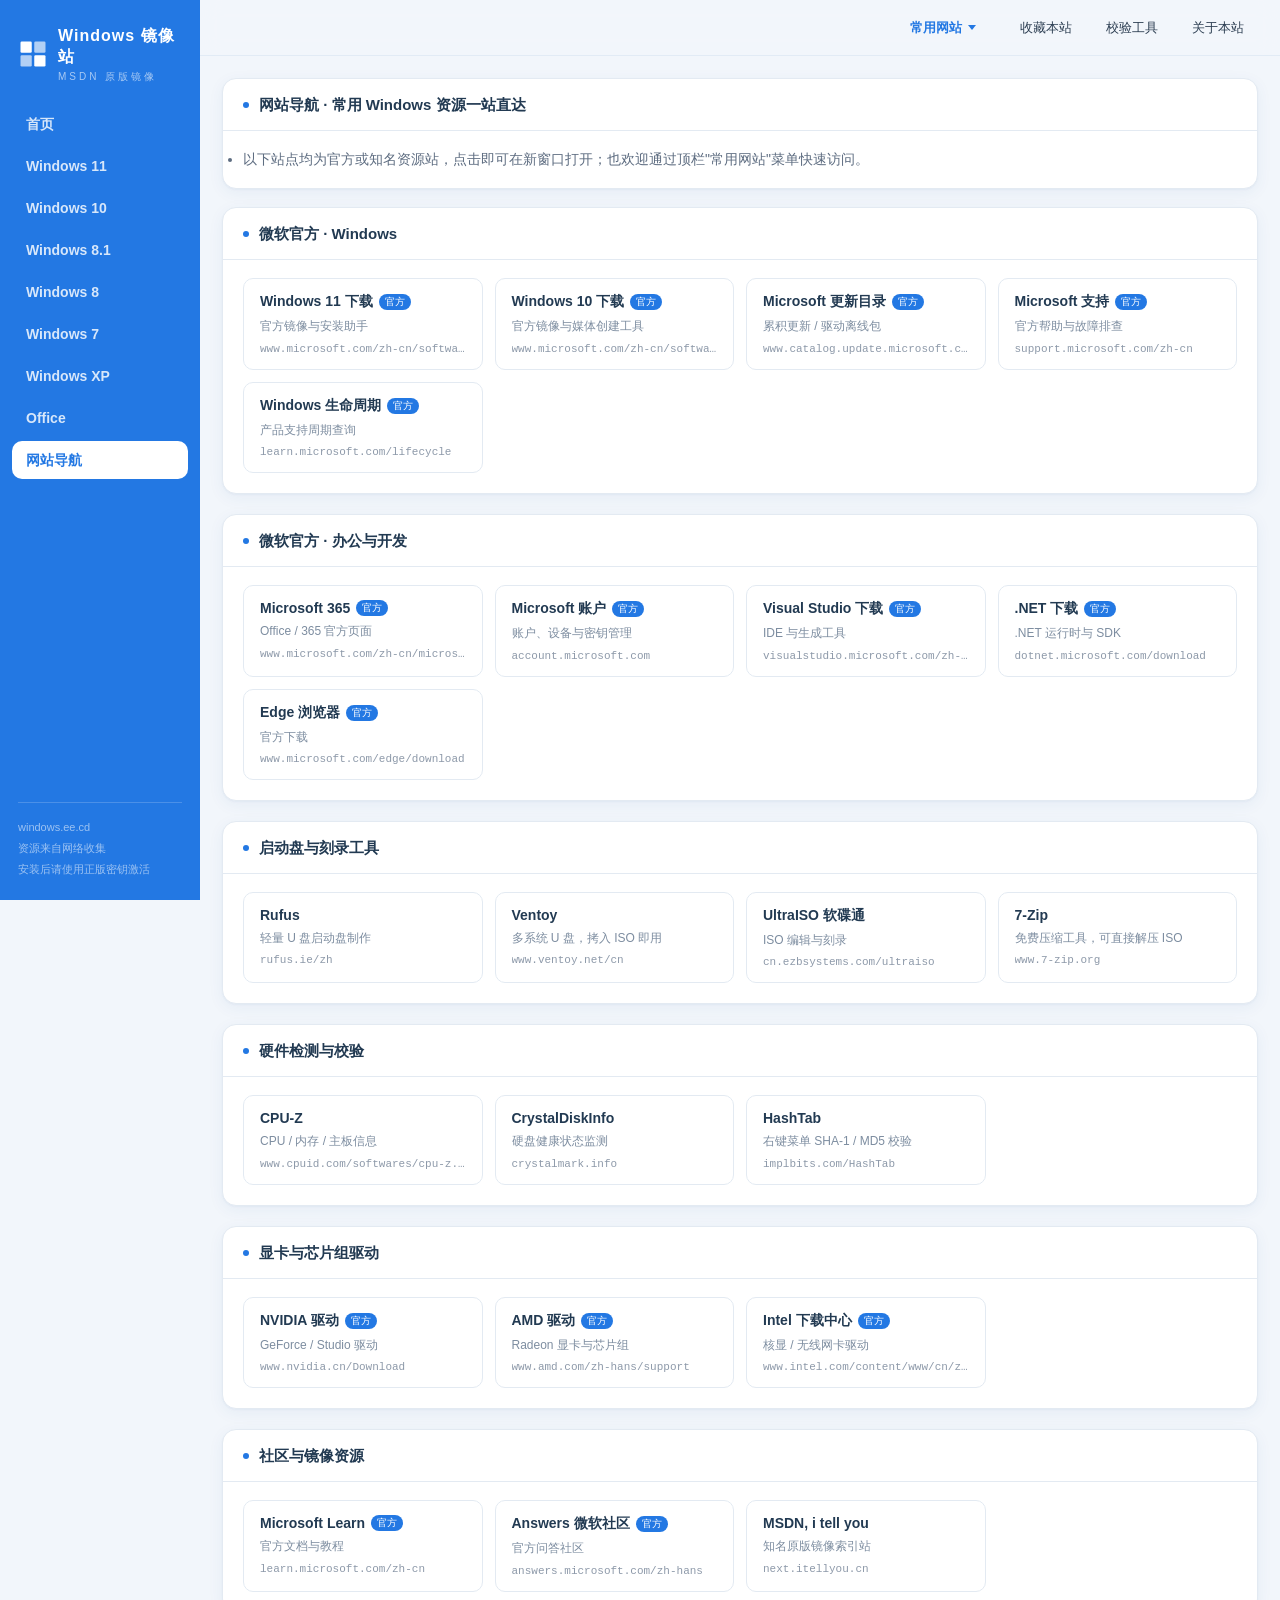
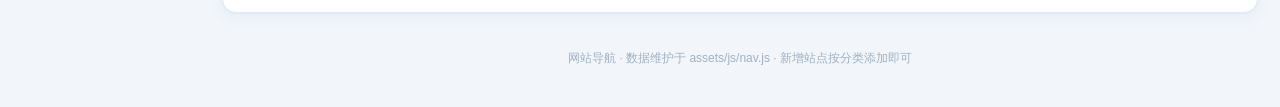
==== links.html @ 8ac8ceef "Add files via upload" ====
<!DOCTYPE html>
<html lang="zh-CN">
<head>
<meta charset="UTF-8">
<meta http-equiv="X-UA-Compatible" content="IE=edge,chrome=1">
<meta name="viewport" content="width=device-width,initial-scale=1">
<title>网站导航 - Windows 镜像站</title>
<meta name="description" content="常用 Windows 资源网站导航：微软官方下载、更新目录、启动盘制作工具、硬件检测、显卡驱动、社区资源一站直达。">
<link rel="stylesheet" href="assets/css/style.css">
</head>
<body data-system="links">
<div class="layout">
    <div class="side"></div>
    <div class="main">
        <div class="header"></div>
        <div class="container">
            <div class="explain">
                <div class="title"><h1>网站导航 · 常用 Windows 资源一站直达</h1></div>
                <div class="content" style="padding:14px 20px;">
                    <ul class="p" style="margin-left:0;">
                        <li>以下站点均为官方或知名资源站，点击即可在新窗口打开；也欢迎通过顶栏"常用网站"菜单快速访问。</li>
                    </ul>
                </div>
            </div>
        </div>
        <div class="footer">网站导航 · 数据维护于 assets/js/nav.js · 新增站点按分类添加即可</div>
    </div>
</div>
<script src="assets/js/data.js"></script>
<script src="assets/js/links.js"></script>
<script src="assets/js/nav.js"></script>
<script src="assets/js/app.js"></script>
</body>
</html>
---- assets/css/style.css ----
/* ============================================================
 *  Windows 镜像站 —— 纯静态站点样式
 *  主题：蓝白配色 · 浅圆角 · 轻动效
 *  布局：左侧固定导航 + 右侧内容区（版本 Tab + 镜像卡片）
 * ============================================================ */
@charset "utf-8";

:root {
  /* 蓝白主题：以 #2378e3 为主色，文字用深蓝灰，灰色阶均带蓝调 */
  --primary: #2378e3;        /* 主蓝（侧栏/主按钮/激活态/悬停） */
  --primary-dark: #1a63c4;   /* 深蓝（悬停加深） */
  --ink: #223a52;            /* 深蓝灰（标题文字） */
  --ink-2: #3d5878;          /* 次级深蓝灰 */
  --gray-7: #5d6c80;
  --gray-5: #8d99a9;
  --gray-3: #c9d4e0;
  --line: #e3eaf2;
  --bg: #f2f6fb;             /* 页面底色（蓝调浅灰） */
  --card: #ffffff;
  --text: #2d3f53;
  --muted: #7d8da0;
  --side-w: 200px;
  --r-lg: 14px;              /* 卡片圆角 */
  --r-md: 10px;              /* 输入/按钮圆角 */
  --r-sm: 7px;               /* 标签圆角 */
  --shadow: 0 1px 2px rgba(30, 80, 160, .04), 0 4px 16px rgba(30, 80, 160, .06);
  --shadow-hover: 0 2px 4px rgba(30, 80, 160, .05), 0 10px 26px rgba(30, 80, 160, .12);
  --ease: cubic-bezier(.4, 0, .2, 1);
}

* { margin: 0; padding: 0; border: 0; box-sizing: border-box; }

body {
  font-family: -apple-system, "Segoe UI", "Microsoft YaHei", Helvetica, Arial, sans-serif;
  font-size: 13px;
  color: var(--text);
  background-color: var(--bg);
  -webkit-font-smoothing: antialiased;
}

ul, li { list-style: none; }
a { color: inherit; text-decoration: none; }
h1, h2, h3 { font-weight: 600; }

::selection { color: #fff; background: var(--primary); }

::-webkit-scrollbar { width: 10px; height: 10px; }
::-webkit-scrollbar-thumb { background: rgba(35, 100, 180, .22); border-radius: 5px; border: 2px solid var(--bg); }
::-webkit-scrollbar-thumb:hover { background: rgba(35, 100, 180, .38); }
::-webkit-scrollbar-track { background: transparent; }

/* ---------- 布局骨架 ---------- */
.layout { min-height: 100vh; min-width: 320px; padding-left: var(--side-w); }

.side {
  width: var(--side-w);
  position: fixed;
  top: 0; left: 0; bottom: 0;
  background: var(--primary);
  color: #fff;
  z-index: 20;
  display: flex;
  flex-direction: column;
  overflow-y: auto;
}

.logo {
  display: flex;
  align-items: center;
  gap: 10px;
  margin: 26px 18px 22px;
  color: #fff;
}
.logo svg { flex: 0 0 auto; }
.logo .logo-name { font-size: 16px; font-weight: 700; line-height: 1.3; letter-spacing: 1px; }
.logo .logo-sub { display: block; font-size: 10px; font-weight: 400; opacity: .6; letter-spacing: 3px; margin-top: 2px; }

.nav { flex: 1; padding: 0 12px; }
.nav .list li { margin-bottom: 4px; }
.nav .list li a {
  height: 38px; line-height: 38px;
  font-size: 14px;
  font-weight: 600;
  color: rgba(255, 255, 255, .82);
  padding: 0 14px;
  display: block;
  border-radius: var(--r-md);
  transition: background-color .2s var(--ease), color .2s var(--ease), padding-left .2s var(--ease);
}
.nav .list li a:hover { background: rgba(255, 255, 255, .16); color: #fff; padding-left: 18px; text-decoration: none; }
.nav .list li.active a { background: #fff; color: var(--primary); }

.side .copyright {
  margin: 16px 18px 20px;
  font-size: 11px;
  line-height: 1.9;
  color: rgba(255, 255, 255, .55);
  border-top: 1px solid rgba(255, 255, 255, .18);
  padding-top: 14px;
}

.main { overflow: hidden; }

/* 顶栏：白底粘性 + 毛玻璃 */
.header {
  height: 56px;
  padding: 0 22px;
  display: flex;
  align-items: center;
  justify-content: flex-end;
  position: sticky;
  top: 0;
  z-index: 15;
  background: rgba(242, 246, 251, .85);
  backdrop-filter: blur(10px);
  -webkit-backdrop-filter: blur(10px);
  border-bottom: 1px solid rgba(35, 100, 180, .08);
}
.header .list { display: flex; font-size: 13px; font-weight: 500; }
.header .list li { margin-left: 6px; }
.header .list li a {
  height: 34px; line-height: 34px;
  padding: 0 14px;
  display: block;
  border-radius: 999px;
  transition: background-color .2s var(--ease), color .2s var(--ease);
}
.header .list li a:hover { background: var(--primary); color: #fff; text-decoration: none; }

/* ---------- 顶栏"常用网站"下拉菜单 ---------- */
.header .dd { position: relative; }
.header .dd-toggle {
  height: 34px; line-height: 34px;
  padding: 0 14px;
  margin-right: 10px;
  display: block;
  border-radius: 999px;
  cursor: pointer;
  user-select: none;
  font-size: 13px;
  font-weight: 600;
  color: var(--primary);
  transition: background-color .2s var(--ease), color .2s var(--ease);
}
.header .dd-toggle:hover,
.header .dd.open .dd-toggle { background: var(--primary); color: #fff; }
.dd-caret {
  display: inline-block;
  width: 0; height: 0;
  margin-left: 2px;
  vertical-align: 2px;
  border-left: 4px solid transparent;
  border-right: 4px solid transparent;
  border-top: 5px solid currentColor;
  transition: transform .2s var(--ease);
}
.header .dd.open .dd-caret { transform: rotate(180deg); }

.header .dd-panel {
  position: absolute;
  right: 0; top: 44px;
  width: 296px;
  padding: 8px;
  background: var(--card);
  border: 1px solid var(--line);
  border-radius: var(--r-lg);
  box-shadow: var(--shadow-hover);
  opacity: 0;
  visibility: hidden;
  transform: translateY(8px);
  transition: opacity .2s var(--ease), transform .2s var(--ease), visibility .2s;
  z-index: 60;
}
.header .dd.open .dd-panel { opacity: 1; visibility: visible; transform: none; }

.dd-item {
  display: block;
  padding: 9px 12px;
  border-radius: var(--r-md);
  transition: background-color .15s var(--ease);
}
.dd-item:hover { background: #edf4fd; text-decoration: none; }
.dd-item b {
  display: flex;
  align-items: center;
  gap: 6px;
  font-size: 13px;
  font-weight: 600;
  color: var(--text);
}
.dd-item span { display: block; font-size: 11px; color: var(--muted); margin-top: 2px; }
.dd-item.dd-more {
  margin-top: 6px;
  padding-top: 12px;
  padding-bottom: 12px;
  text-align: center;
  font-size: 13px;
  font-weight: 600;
  color: var(--primary);
  border-top: 1px solid var(--line);
}
.dd-item.dd-more:hover { background: var(--primary); color: #fff; }
.dd-badge {
  flex: 0 0 auto;
  font-style: normal;
  font-size: 10px;
  font-weight: 500;
  line-height: 1;
  padding: 3px 6px;
  color: #fff;
  background: var(--primary);
  border-radius: 999px;
}

/* ---------- 网站导航页 ---------- */
.link-cat {
  margin-bottom: 20px;
  background: var(--card);
  border: 1px solid var(--line);
  border-radius: var(--r-lg);
  box-shadow: var(--shadow);
  overflow: hidden;
}
.link-cat > .title {
  height: 52px; line-height: 52px;
  border-bottom: 1px solid var(--line);
}
.link-cat > .title h1 {
  font-size: 15px;
  padding-left: 20px;
  color: var(--ink);
  font-weight: 600;
}
.link-cat > .title h1::before {
  content: "";
  display: inline-block;
  width: 6px; height: 6px;
  border-radius: 50%;
  background: var(--primary);
  margin: 0 10px 2px 0;
}
.link-grid {
  display: grid;
  grid-template-columns: repeat(auto-fill, minmax(225px, 1fr));
  gap: 12px;
  padding: 18px 20px 20px;
}
.link-card {
  display: block;
  padding: 14px 16px;
  background: var(--card);
  border: 1px solid var(--line);
  border-radius: var(--r-md);
  transition: transform .18s var(--ease), box-shadow .18s var(--ease), border-color .18s var(--ease);
}
.link-card:hover {
  text-decoration: none;
  border-color: var(--primary);
  transform: translateY(-2px);
  box-shadow: var(--shadow-hover);
}
.link-card .lc-name {
  display: flex;
  align-items: center;
  gap: 6px;
  font-size: 14px;
  font-weight: 600;
  color: var(--ink);
}
.link-card .lc-desc { font-size: 12px; color: var(--muted); line-height: 1.7; margin-top: 5px; }
.link-card .lc-url {
  font-size: 11px;
  color: var(--gray-5);
  margin-top: 6px;
  font-family: Consolas, Monaco, monospace;
  word-break: break-all;
  white-space: nowrap;
  overflow: hidden;
  text-overflow: ellipsis;
}

@media screen and (max-width: 767px) {
  .header .dd-panel { position: fixed; left: 12px; right: 12px; top: 62px; width: auto; }
  .link-grid { grid-template-columns: repeat(auto-fill, minmax(150px, 1fr)); gap: 10px; padding: 14px; }
}

.menu-btn { display: none; }

.container { margin: 22px; max-width: 1080px; }

/* ---------- 版本 Tab（胶囊形） ---------- */
/* 注意：这里不能加 overflow:hidden——Tab 悬停会上浮 1px，加了会把圆角和投影裁掉 */
.menu { margin-bottom: 4px; }
.menu ul { display: flex; flex-wrap: wrap; gap: 8px; font-size: 13px; font-weight: 600; }
.menu li {
  height: 32px; line-height: 32px;
  padding: 0 4px;
  background-color: var(--card);
  border: 1px solid var(--line);
  border-radius: 999px;
  position: relative;
  cursor: pointer;
  transition: border-color .2s var(--ease), background-color .2s var(--ease), color .2s var(--ease), transform .15s var(--ease);
}
.menu li a { padding: 0 12px; display: block; }
.menu li:hover { border-color: var(--primary); transform: translateY(-1px); }
.menu li.active { background-color: var(--primary); border-color: var(--primary); color: #fff; }
.menu li.active i { display: none; }

/* ---------- 搜索框 ---------- */
.search-bar { position: relative; margin: 14px 0 18px; max-width: 420px; }
.search-bar .search-input {
  width: 100%;
  height: 38px; line-height: 38px;
  padding: 0 38px 0 16px;
  font-size: 13px;
  color: var(--text);
  background: var(--card);
  border: 1px solid var(--line);
  border-radius: 999px;
  outline: 0;
  transition: border-color .2s var(--ease), box-shadow .2s var(--ease);
}
.search-bar .search-input::placeholder { color: #a5b3c4; }
.search-bar .search-input:focus { border-color: var(--primary); box-shadow: 0 0 0 3px rgba(35, 120, 227, .13); }
.search-bar .search-clear {
  position: absolute; right: 6px; top: 6px;
  width: 26px; height: 26px; line-height: 24px;
  text-align: center;
  border-radius: 50%;
  color: #97a6b8;
  cursor: pointer;
  display: none;
  font-size: 15px;
  background: var(--bg);
}
.search-bar .search-clear:hover { color: var(--primary); }
.search-bar .search-clear.show { display: block; }
.search-empty {
  padding: 26px;
  text-align: center;
  color: var(--muted);
  font-size: 14px;
  background: var(--card);
  border-radius: var(--r-lg);
  box-shadow: var(--shadow);
  display: none;
}

/* ---------- 说明卡片（关于页） ---------- */
.explain {
  margin-bottom: 18px;
  background-color: var(--card);
  border: 1px solid var(--line);
  border-radius: var(--r-lg);
  box-shadow: var(--shadow);
  overflow: hidden;
}
.explain .title {
  height: 52px; line-height: 52px;
  border-bottom: 1px solid var(--line);
  overflow: hidden;
}
.explain .title h1 {
  font-size: 15px;
  padding-left: 20px;
  color: var(--ink);
  position: relative;
}
.explain .title h1::before {
  content: "";
  display: inline-block;
  width: 6px; height: 6px;
  border-radius: 50%;
  background: var(--primary);
  margin: 0 10px 2px 0;
}
.explain .content { padding: 18px 20px; font-size: 14px; }
.explain .content .p { line-height: 2.1; margin-left: 18px; }
.explain .content .p li { list-style: outside disc; color: var(--gray-7); }
.explain .content a { color: var(--primary); font-weight: 600; border-bottom: 1px solid var(--gray-3); }
.explain .content a:hover { border-bottom-color: var(--primary); }

/* ---------- 首页系统入口卡片 ---------- */
.home-grid {
  display: grid;
  grid-template-columns: repeat(auto-fill, minmax(240px, 1fr));
  gap: 22px;                 /* 卡片间距加大，给圆角和悬停投影留出空间 */
  padding: 6px;              /* 避免悬停上浮时阴影贴边被裁 */
  margin: -6px -6px 24px;    /* 用负边距抵消 padding，保持与下方内容对齐 */
}
.home-card {
  background: var(--card);
  border: 1px solid var(--line);
  border-radius: var(--r-lg);
  box-shadow: var(--shadow);
  padding: 22px;
  display: block;
  transition: transform .2s var(--ease), box-shadow .2s var(--ease), border-color .2s var(--ease);
}
.home-card:hover {
  text-decoration: none;
  transform: translateY(-3px);
  box-shadow: var(--shadow-hover);
  border-color: var(--primary);
}
.home-card .hc-name { font-size: 18px; color: var(--ink); font-weight: 700; margin-bottom: 8px; }
.home-card .hc-meta { font-size: 12px; color: var(--muted); line-height: 1.9; }
.home-card .hc-meta b { color: var(--primary); font-weight: 700; }

/* ---------- 镜像卡片 ---------- */
.msdn .box {
  padding: 20px;
  margin-bottom: 16px;
  background-color: var(--card);
  border: 1px solid var(--line);
  border-radius: var(--r-lg);
  box-shadow: var(--shadow);
  cursor: pointer;
  transition: border-color .2s var(--ease), box-shadow .2s var(--ease);
}
.msdn .box:hover { border-color: var(--gray-3); box-shadow: var(--shadow-hover); }
.msdn .box .name { line-height: 26px; margin-bottom: 4px; overflow: hidden; }
.msdn .box .name h1 { float: left; line-height: 1.35; font-size: 21px; }
.msdn .box .name .toggle {
  float: left;
  color: var(--muted);
  margin: 4px 0 0 14px;
  font-size: 13px;
  cursor: pointer;
  border-bottom: 1px dashed var(--gray-3);
  transition: color .2s var(--ease), border-color .2s var(--ease);
}
.msdn .box .name .toggle:hover { color: var(--primary); border-bottom-color: var(--primary); }
.msdn .box .tag { margin-top: 12px; overflow: hidden; }
.msdn .box .tag span {
  float: left;
  height: 24px; line-height: 24px;
  padding: 0 10px;
  margin: 0 8px 8px 0;
  background-color: #eef3f9;
  color: var(--gray-7);
  font-size: 12px;
  border-radius: var(--r-sm);
  transition: background-color .2s var(--ease), color .2s var(--ease);
}
.msdn .box .tag span.bit { background-color: var(--primary); color: #fff; font-weight: 600; }
.msdn .box .tag span.lang { background-color: #5a97e8; color: #fff; }
.msdn .box .tag span.date { background-color: #fff; color: var(--gray-7); border: 1px solid var(--gray-3); }

/* 修复：悬停只加深"版本列表"浅灰标签的文字，绝不改动深色标签（bit/lang）的颜色，
   否则深底深字，标签看起来像变透明了 */
.msdn .box:hover .tag span:not(.bit):not(.lang):not(.date) { color: var(--text); }

.msdn .box .detail { display: none; }
.msdn .box.current { cursor: auto; border-color: var(--primary); box-shadow: var(--shadow-hover); }
.msdn .box.current:hover { border-color: var(--primary); }
.msdn .box.current .detail { display: block; animation: fadeIn .25s var(--ease); }
.msdn .box.current .name .toggle { display: none; }

@keyframes fadeIn { from { opacity: 0; transform: translateY(-4px); } to { opacity: 1; transform: none; } }

.msdn .box .param { width: 100%; margin-top: 8px; }
.msdn .box .param tr { line-height: 1.7; }
.msdn .box .param td { padding: 5px; }
.msdn .box .param .param-name { width: 70px; text-align: right; font-weight: 700; white-space: nowrap; color: var(--muted); }
.msdn .box .param .param-value { font-size: 13px; word-break: break-all; }
.msdn .box .param .param-value code,
.param-value .hash { font-family: Consolas, Monaco, monospace; }

.msdn .box .empty {
  font-size: 13px; color: var(--muted);
  padding: 14px 16px;
  margin-top: 12px;
  background: #f5f8fc;
  border: 1px dashed var(--gray-3);
  border-radius: var(--r-md);
}

/* ---------- 下载渠道行 ---------- */
.download { overflow: hidden; }
.download .item {
  height: 42px; line-height: 40px;
  border: 1px solid var(--line);
  border-radius: var(--r-md);
  margin-top: 12px;
  overflow: hidden;
  position: relative;
  font-weight: 500;
  font-size: 12px;
  background: var(--card);
  transition: border-color .2s var(--ease), box-shadow .2s var(--ease);
}
.download .item:hover { border-color: var(--gray-3); box-shadow: 0 2px 8px rgba(30, 80, 160, .07); }
.download .item .label {
  float: left;
  width: 96px;
  text-align: center;
  background-color: #f5f8fc;
  border-right: 1px solid var(--line);
  font-weight: 600;
  color: var(--gray-7);
}
.download .item .edit {
  position: absolute;
  left: 106px; right: 118px;
  height: 42px;
  overflow: hidden;
}
.download .item .input {
  width: 100%; height: 42px;
  border: none;
  outline: 0;
  background: transparent;
  font-size: 12px;
  color: var(--text);
  padding: 0 10px;
}
.download .item .copy,
.download .item .open {
  float: right;
  text-align: center;
  background-color: #f5f8fc;
  border-left: 1px solid var(--line);
  cursor: pointer;
  user-select: none;
  transition: background-color .18s var(--ease), color .18s var(--ease);
}
.download .item .copy { width: 58px; font-weight: 600; }
.download .item .copy:hover { background: var(--primary); color: #fff; }
.download .item .help {
  float: right;
  width: 88px;
  text-align: center;
  background-color: #f5f8fc;
  border-left: 1px solid var(--line);
  cursor: pointer;
  transition: background-color .18s var(--ease), color .18s var(--ease);
}
.download .item .help:hover { background: var(--primary-dark); color: #fff; }

.download .clear { overflow: hidden; }
.download .item.url { float: left; width: 65%; }
.download .item.pass { float: right; width: 30%; }

/* ---------- 帮助弹窗 ---------- */
.dialog-mask {
  position: fixed; inset: 0;
  background: rgba(25, 50, 85, .4);
  backdrop-filter: blur(2px);
  -webkit-backdrop-filter: blur(2px);
  z-index: 99;
  display: none;
  animation: fadeIn .2s var(--ease);
}
.dialog-mask.show { display: block; }
.dialog {
  width: min(480px, 92vw);
  max-height: 80vh;
  overflow: auto;
  background: #fff;
  border-radius: var(--r-lg);
  position: fixed;
  left: 50%; top: 16%;
  transform: translateX(-50%);
  z-index: 100;
  box-shadow: 0 24px 60px rgba(20, 60, 120, .25);
  animation: pop .22s var(--ease);
}
@keyframes pop { from { opacity: 0; transform: translateX(-50%) translateY(10px); } to { opacity: 1; transform: translateX(-50%); } }
.dialog .dialog-title {
  height: 50px; line-height: 50px;
  padding: 0 18px;
  border-bottom: 1px solid var(--line);
  font-size: 15px;
  font-weight: 700;
  color: var(--ink);
}
.dialog .dialog-close {
  float: right;
  width: 40px;
  height: 40px; line-height: 40px;
  margin-top: 5px;
  text-align: center;
  cursor: pointer;
  color: #97a6b8;
  font-size: 20px;
  border-radius: 50%;
  transition: background-color .2s var(--ease), color .2s var(--ease);
}
.dialog .dialog-close:hover { background: #edf4fd; color: var(--primary); }
.dialog .dialog-body { padding: 18px; font-size: 14px; line-height: 2; color: var(--gray-7); }
.dialog .dialog-body code {
  margin: 0 4px;
  padding: 2px 7px;
  background: #f2f6fb;
  border: 1px solid var(--line);
  border-radius: var(--r-sm);
  font-family: Consolas, Monaco, monospace;
  font-size: 12px;
  color: var(--text);
  word-break: break-all;
}
.dialog .dialog-body a { color: var(--primary); font-weight: 600; border-bottom: 1px solid var(--gray-3); }
.dialog .dialog-body a:hover { border-bottom-color: var(--primary); }

/* ---------- 复制成功提示 ---------- */
.toast {
  position: fixed;
  left: 50%; top: 12%;
  transform: translateX(-50%);
  background: var(--primary);
  color: #fff;
  padding: 11px 24px;
  border-radius: 999px;
  font-size: 13px;
  font-weight: 500;
  z-index: 200;
  display: none;
  box-shadow: 0 8px 24px rgba(35, 120, 227, .3);
}

/* ---------- 返回顶部 ---------- */
.back-to-top {
  position: fixed;
  right: 22px; bottom: 22px;
  width: 46px; height: 46px;
  line-height: 46px;
  text-align: center;
  color: #fff;
  background: var(--primary);
  border-radius: 50%;
  cursor: pointer;
  z-index: 9;
  font-size: 12px;
  font-weight: 600;
  display: none;
  box-shadow: var(--shadow-hover);
  transition: transform .2s var(--ease), opacity .2s var(--ease);
}
.back-to-top:hover { transform: translateY(-3px); background: var(--primary-dark); }

/* ---------- 页脚 ---------- */
.footer {
  text-align: center;
  padding: 12px 0 30px;
  color: #9fb0c2;
  font-size: 12px;
  line-height: 1.9;
}

/* ---------- 移动端 ---------- */
@media screen and (max-width: 767px) {
  .layout { padding-left: 0; }
  .side {
    display: none;
    width: 100%;
    z-index: 98;
  }
  .side.open { display: block; }
  .menu-btn {
    display: block;
    position: fixed;
    top: 13px; left: 14px;
    width: 30px; height: 30px;
    cursor: pointer;
    z-index: 101;
  }
  .menu-btn::before { content: "\2630"; font-size: 21px; color: var(--primary); }
  .header { height: 56px; position: fixed; top: 0; left: 0; right: 0; justify-content: flex-end; }
  .header .list li:first-child { margin-left: 0; }
  .header .list li a { padding: 0 10px; }
  .header .list li.hide-mobile { display: none; }
  .container { margin: 68px 14px 14px; }
  .msdn .box .name h1 { font-size: 18px; }
  .download .item.url,
  .download .item.pass { width: 47%; }
  .download .item .edit { right: 64px; }
  .download .item .help { display: none; }
  .back-to-top { right: 14px; bottom: 14px; }
}

@media screen and (max-width: 575px) {
  .header .list li:last-child { display: none; }
  .download .item.url,
  .download .item.pass { float: none; width: 100%; }
  .download .item .edit { right: 64px; }
}
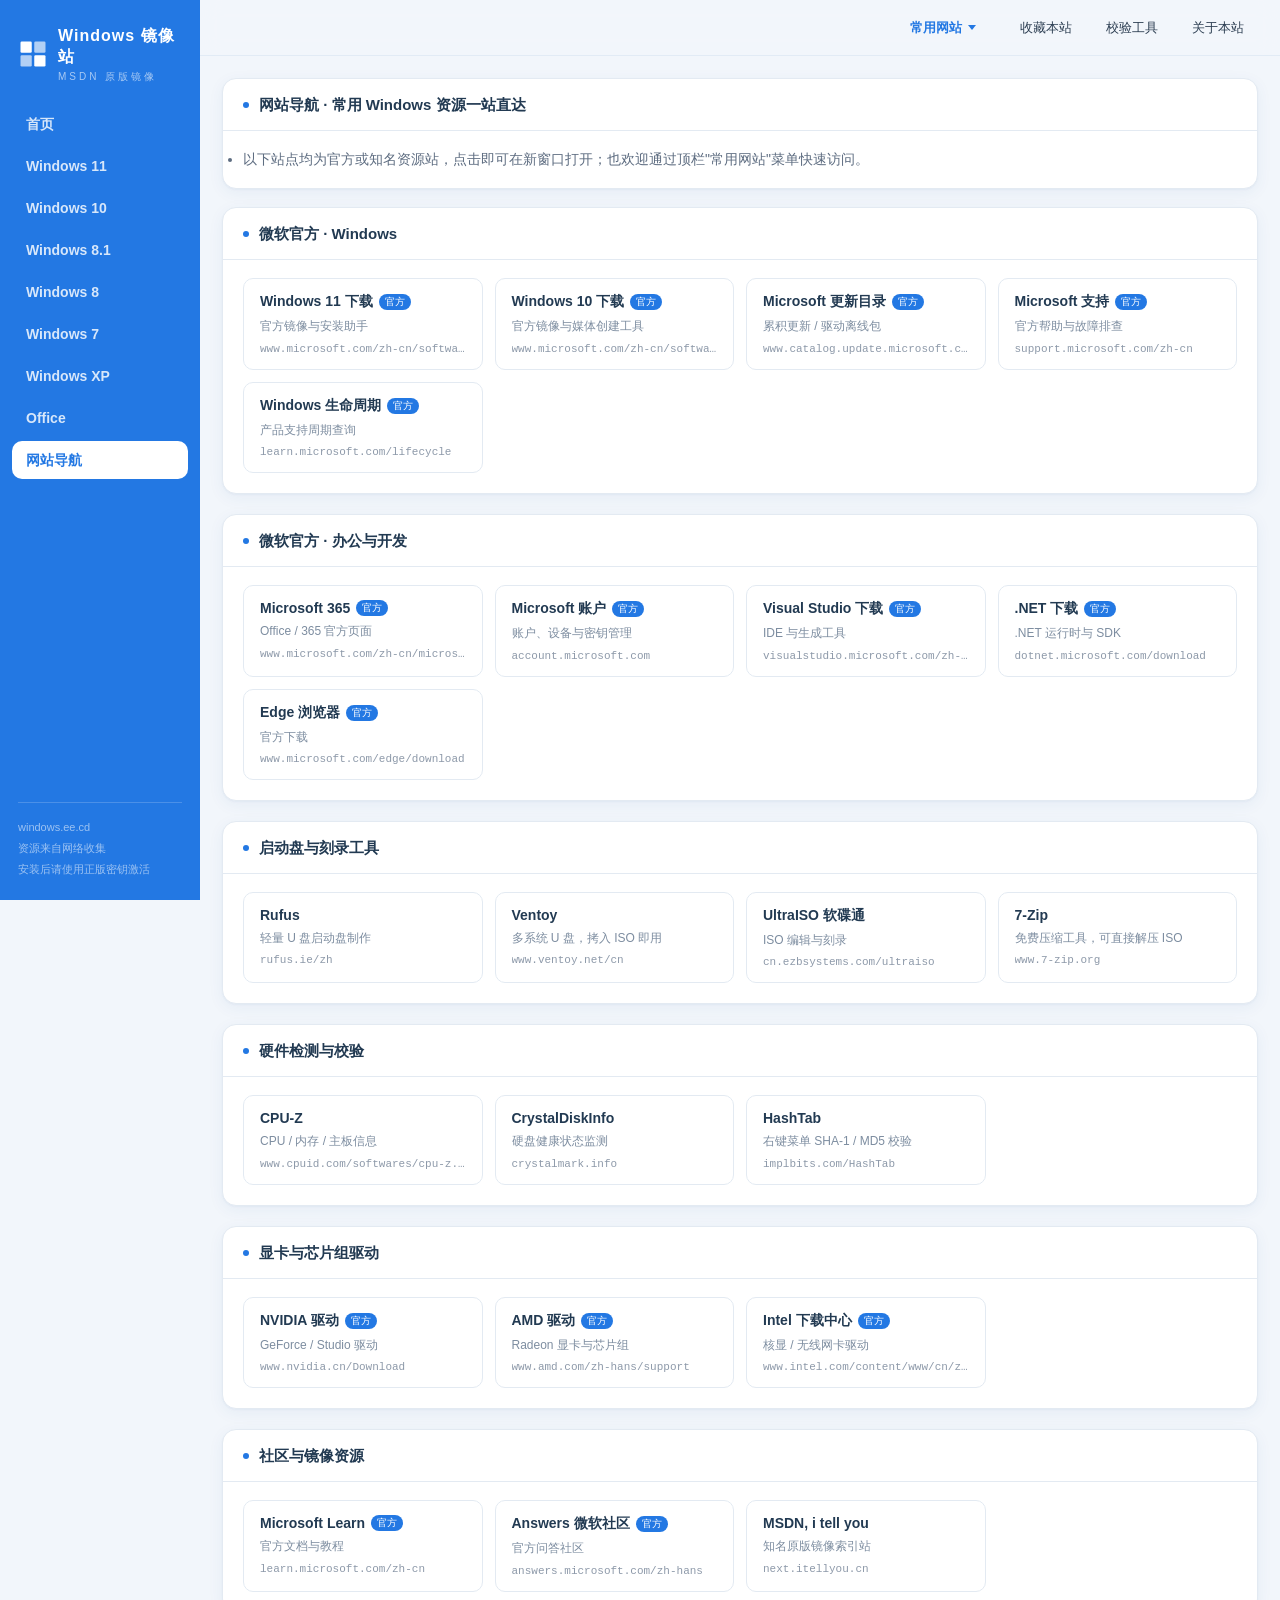
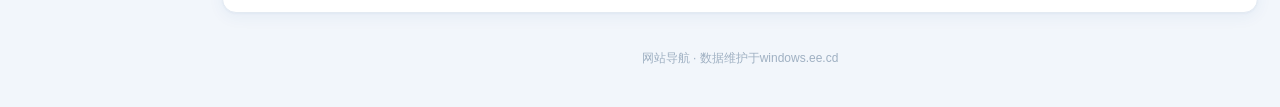
==== commit 7758ba4e: "435 554" ====
--- a/links.html
+++ b/links.html
@@ -23,7 +23,7 @@
                 </div>
             </div>
         </div>
-        <div class="footer">网站导航 · 数据维护于 assets/js/nav.js · 新增站点按分类添加即可</div>
+        <div class="footer">网站导航 · 数据维护于windows.ee.cd</div>
     </div>
 </div>
 <script src="assets/js/data.js"></script>
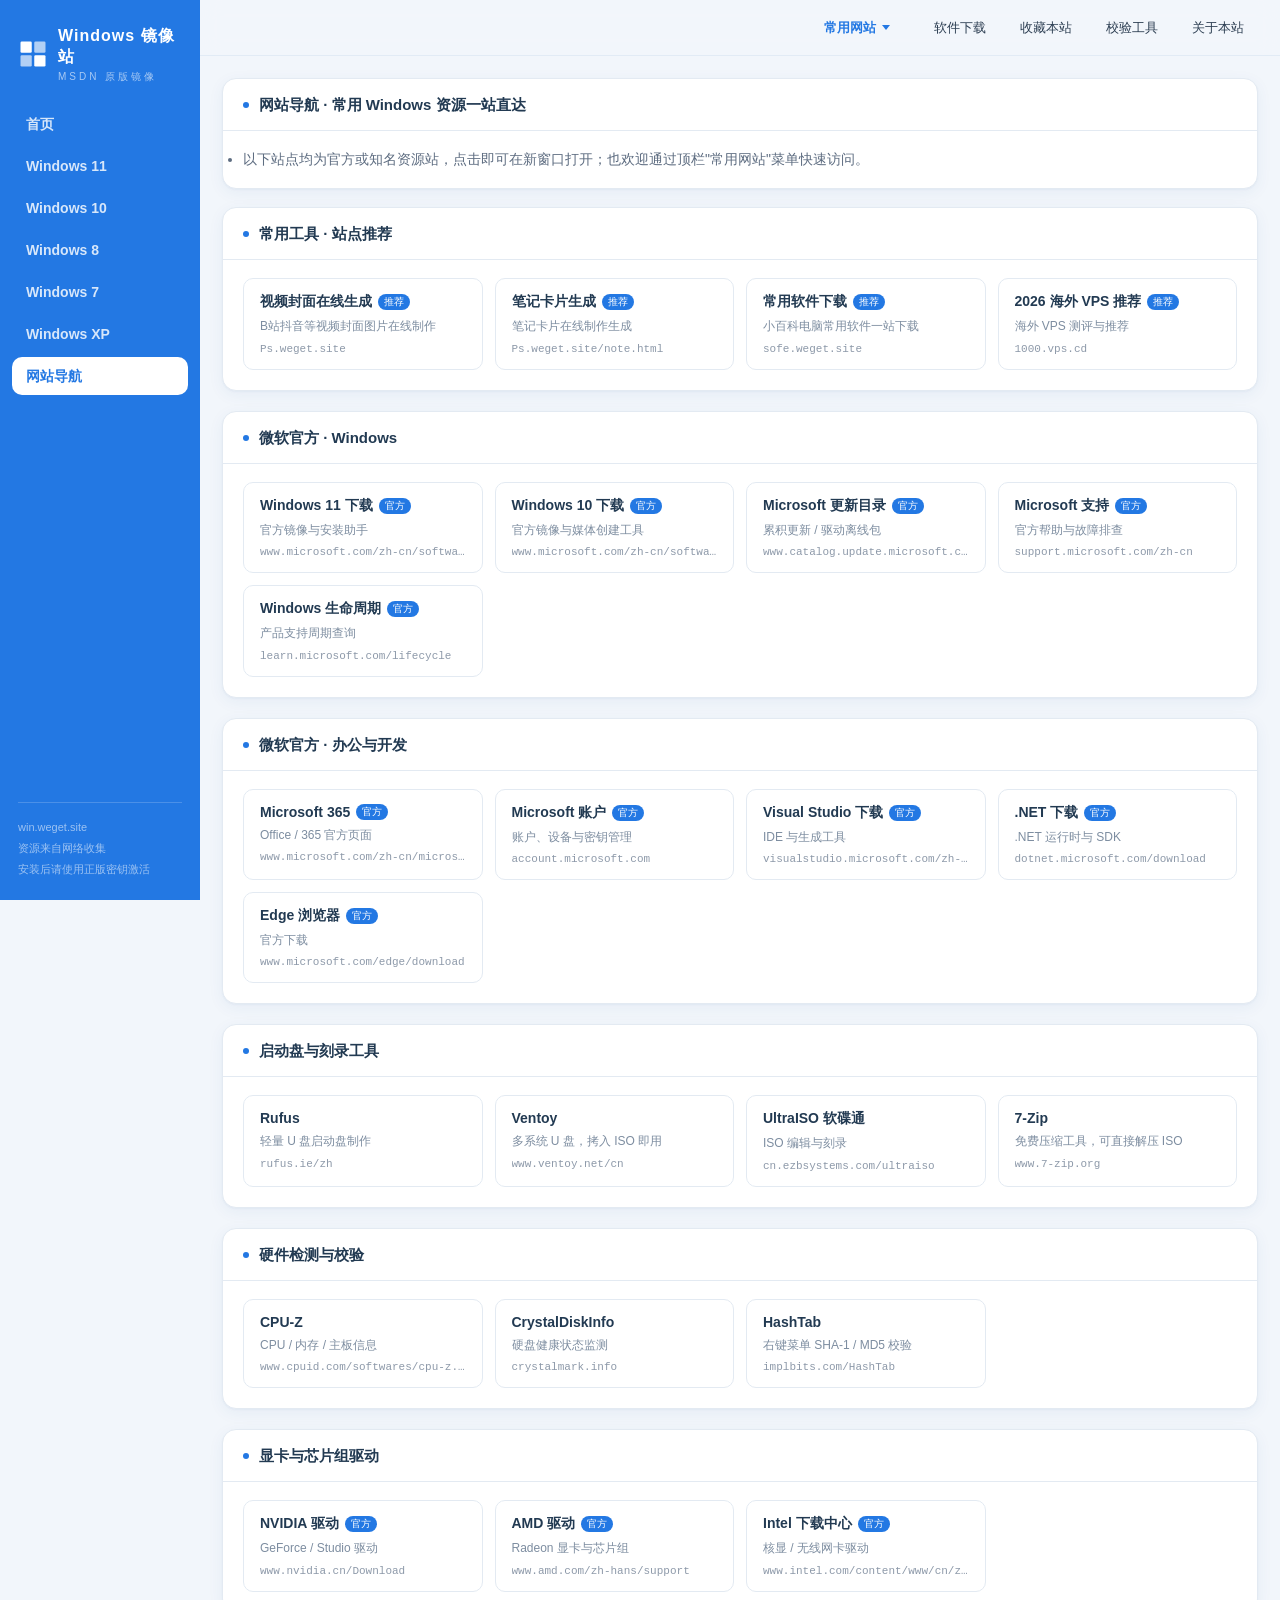
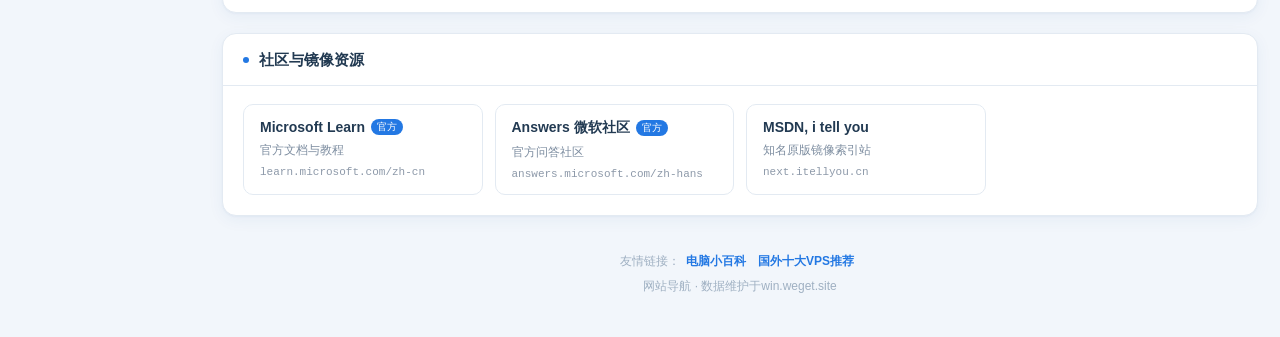
==== commit 6190e229: "35 456" ====
--- a/links.html
+++ b/links.html
@@ -23,7 +23,7 @@
                 </div>
             </div>
         </div>
-        <div class="footer">网站导航 · 数据维护于windows.ee.cd</div>
+        <div class="footer">网站导航 · 数据维护于win.weget.site</div>
     </div>
 </div>
 <script src="assets/js/data.js"></script>
--- a/assets/css/style.css
+++ b/assets/css/style.css
@@ -501,6 +501,24 @@
   font-weight: 600;
   color: var(--gray-7);
 }
+/* "访问"直达按钮：与"复制"同款式，位于复制按钮左侧 */
+.download .item .visit {
+  float: right;
+  width: 58px;
+  text-align: center;
+  background-color: #f5f8fc;
+  border-left: 1px solid var(--line);
+  color: var(--primary);
+  font-weight: 600;
+  text-decoration: none;
+  cursor: pointer;
+  transition: background-color .18s var(--ease), color .18s var(--ease);
+}
+.download .item .visit:hover { background: var(--primary); color: #fff; }
+/* 双按钮行：输入框区为"复制+访问"腾出位置 */
+.download .item.has-visit .edit { right: 178px; }
+/* 带下载工具说明的行（ed2k/BT）：输入框区为"复制+说明"腾出位置 */
+.download .item .help ~ .edit { right: 156px; }
 .download .item .edit {
   position: absolute;
   left: 106px; right: 118px;
@@ -648,6 +666,17 @@
   font-size: 12px;
   line-height: 1.9;
 }
+
+/* ---------- 友情链接 ---------- */
+.friend-links { margin-bottom: 2px; }
+.friend-links .fl-label { color: #9fb0c2; }
+.friend-links a {
+  color: var(--primary);
+  font-weight: 600;
+  margin: 0 6px;
+  border-bottom: 1px solid transparent;
+}
+.friend-links a:hover { border-bottom-color: var(--primary); }
 
 /* ---------- 移动端 ---------- */
 @media screen and (max-width: 767px) {
@@ -676,6 +705,8 @@
   .download .item.url,
   .download .item.pass { width: 47%; }
   .download .item .edit { right: 64px; }
+  .download .item.has-visit .edit { right: 124px; }
+  .download .item .help ~ .edit { right: 64px; }
   .download .item .help { display: none; }
   .back-to-top { right: 14px; bottom: 14px; }
 }
